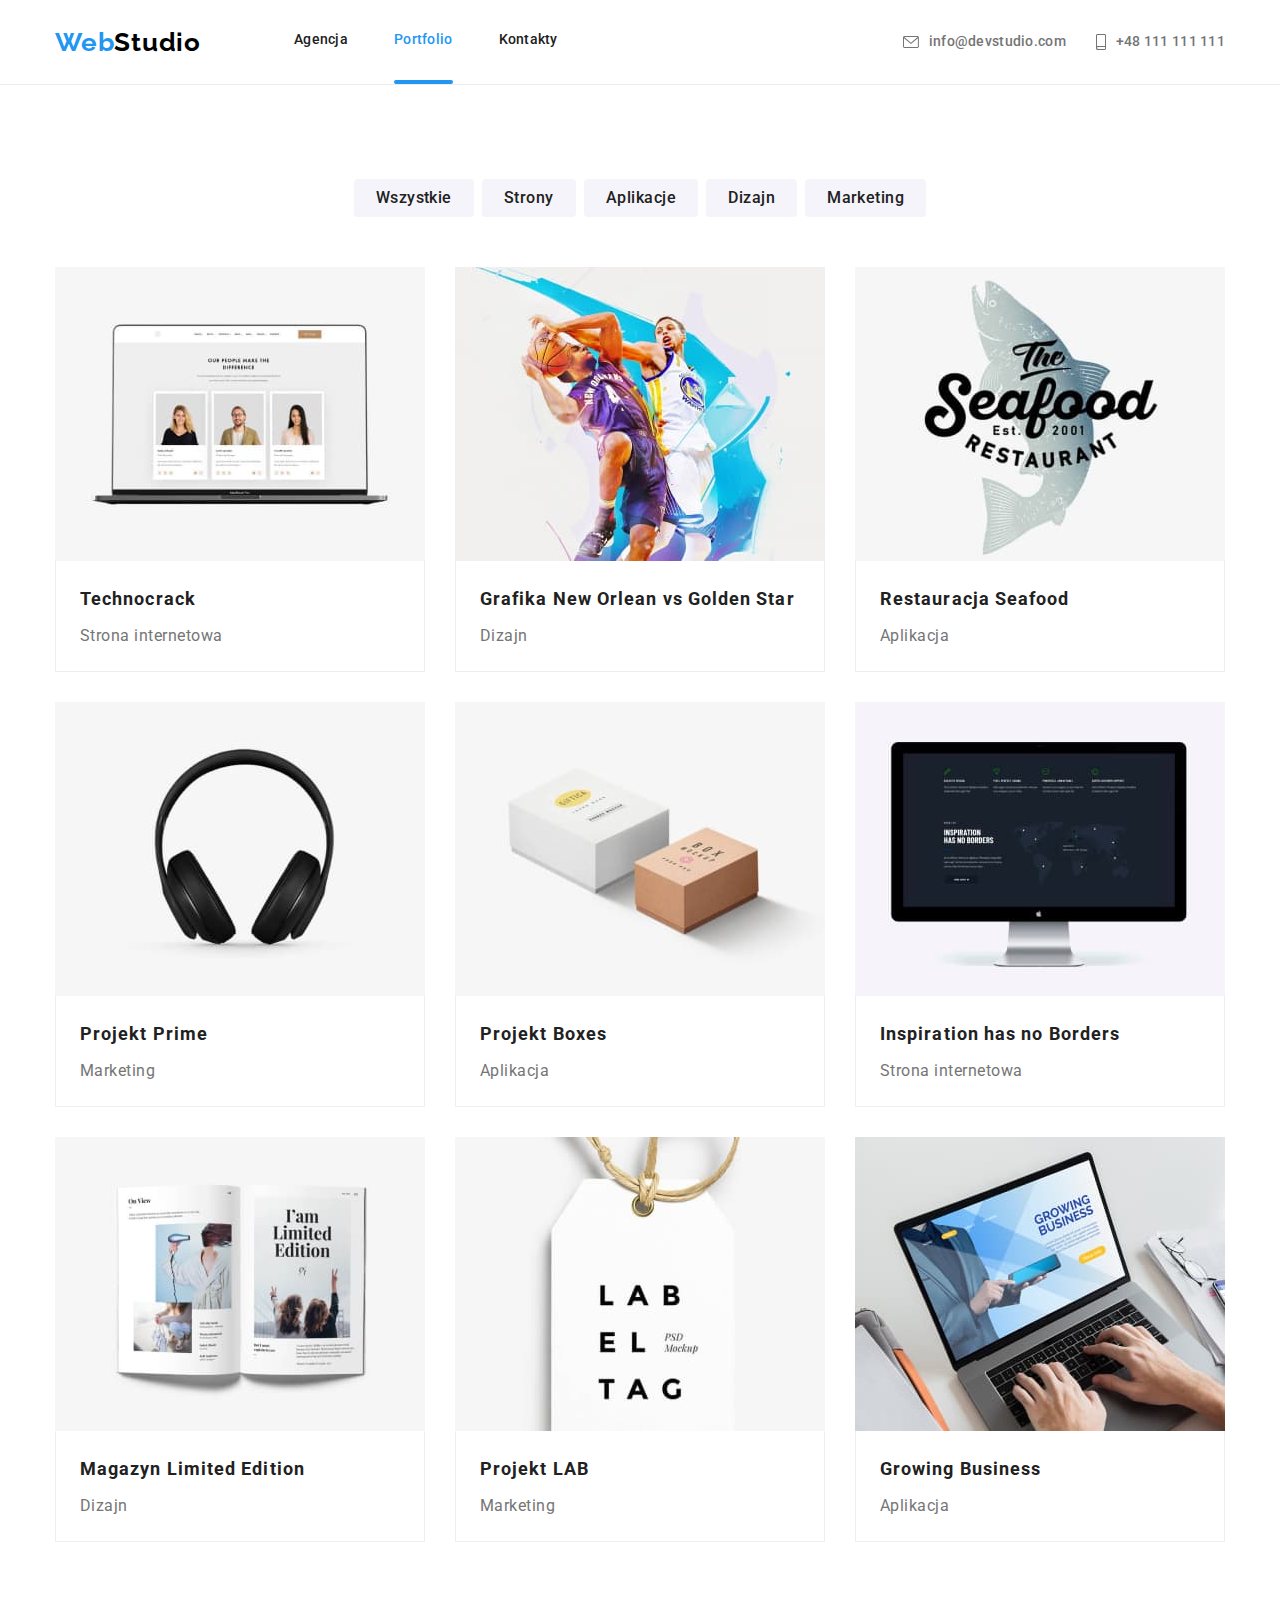
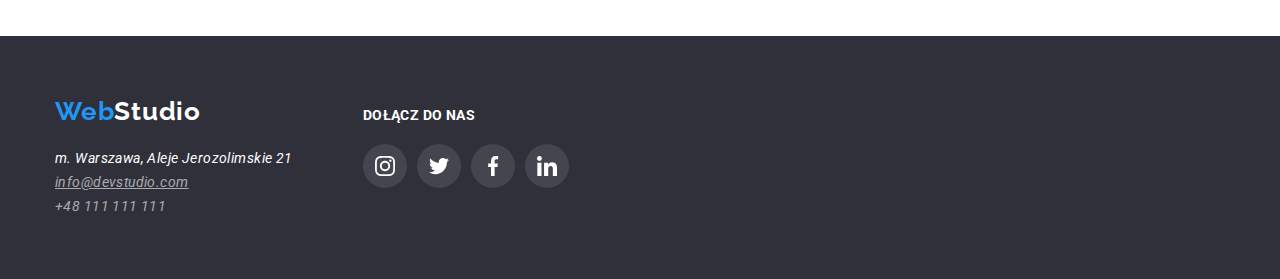
==== portfolio.html @ ee1d29bc "clone" ====
<!DOCTYPE html>
<html lang="pl-PL">
  <head>
    <meta charset="UTF-8" />
    <meta http-equiv="X-UA-Compatible" content="IE=edge" />
    <meta name="viewport" content="width=device-width, initial-scale=1.0" />
    <link
      rel="stylesheet"
      href="https://cdnjs.cloudflare.com/ajax/libs/modern-normalize/1.1.0/modern-normalize.css"
    />
    <link rel="stylesheet" href="./css/styles.css" />
    <link
      href="https://fonts.googleapis.com/css2?family=Raleway:wght@700&family=Roboto:wght@400;500;700;900&display=swap"
      rel="stylesheet"
    />
    <title>Portfolio</title>
  </head>
  <body>
    <header class="header portfolio-border">
      <div class="container">
        <a class="web-studio" href="./index.html"
          ><span class="blue-text">Web</span><span class="black-text">Studio</span>
        </a>
        <nav>
          <ul class="social-links">
            <li><a class="link" href="./index.html">Agencja</a></li>
            <li>
              <a class="link current-link" href="./portfolio.html">Portfolio</a>
            </li>
            <li><a class="link" href="./contacts.html">Kontakty</a></li>
          </ul>
        </nav>
        <ul class="contact-list">
          <li>
            <a class="contact-link" href="mailto:info@devstudio.com"
              ><svg class="contact-icon" width="16" height="12">
                <use href="./images/icons.svg#icon-envelope"></use>
              </svg>
              info@devstudio.com
            </a>
          </li>
          <li>
            <a class="contact-link" href="tel:+48111111111"
              ><svg class="contact-icon" width="10" height="16">
                <use href="./images/icons.svg#icon-smartphone"></use>
              </svg>
              +48 111 111 111</a
            >
          </li>
        </ul>
      </div>
    </header>

    <main>
      <section class="section container">
        <div class="portfolio-buttons">
          <button class="portfolio-button" type="button">Wszystkie</button>
          <button class="portfolio-button" type="button">Strony</button>
          <button class="portfolio-button" type="button">Aplikacje</button>
          <button class="portfolio-button" type="button">Dizajn</button>
          <button class="portfolio-button" type="button">Marketing</button>
        </div>
        <ul class="products-box">
          <li class="product-card">
            <a class="product-card-link" href="portfolio.html" rel="nofollow noopener noreferrer">
              <div class="portfolio-hidden">
                <img src="./images/technocrack.jpg" alt="technocrack" width="370" height="294" />
                <p class="paragraph-overlay">
                  Technocrack jest popularną platformą wykorzystywaną do rozpowszechniania
                  koronawirusa. Firmy wykorzystują tę platformę do celów szpiegowskich i ataków na
                  niezabezpieczone serwery konkurencji
                </p>
              </div>
              <div class="cards-border">
                <h4 class="image-caption">Technocrack</h4>
                <p class="image-paragraph">Strona internetowa</p>
              </div>
            </a>
          </li>
          <li class="product-card">
            <a class="product-card-link" href="portfolio.html" rel="nofollow noopener noreferrer">
              <div class="portfolio-hidden">
                <img src="./images/nba.jpg" alt="nba" width="370" height="294" />
                <p class="paragraph-overlay">
                  Technocrack jest popularną platformą wykorzystywaną do rozpowszechniania
                  koronawirusa. Firmy wykorzystują tę platformę do celów szpiegowskich i ataków na
                  niezabezpieczone serwery konkurencji
                </p>
              </div>
              <div class="cards-border">
                <h4 class="image-caption">Grafika New Orlean vs Golden Star</h4>
                <p class="image-paragraph">Dizajn</p>
              </div>
            </a>
          </li>
          <li class="product-card">
            <a class="product-card-link" href="portfolio.html" rel="nofollow noopener noreferrer">
              <div class="portfolio-hidden">
                <img src="./images/seafood.jpg" alt="seafood" width="370" height="294" />
                <p class="paragraph-overlay">
                  Technocrack jest popularną platformą wykorzystywaną do rozpowszechniania
                  koronawirusa. Firmy wykorzystują tę platformę do celów szpiegowskich i ataków na
                  niezabezpieczone serwery konkurencji
                </p>
              </div>
              <div class="cards-border">
                <h4 class="image-caption">Restauracja Seafood</h4>
                <p class="image-paragraph">Aplikacja</p>
              </div>
            </a>
          </li>
          <li class="product-card">
            <a class="product-card-link" href="portfolio.html" rel="nofollow noopener noreferrer">
              <div class="portfolio-hidden">
                <img src="./images/headphones.jpg" alt="headphones" width="370" height="294" />
                <p class="paragraph-overlay">
                  Technocrack jest popularną platformą wykorzystywaną do rozpowszechniania
                  koronawirusa. Firmy wykorzystują tę platformę do celów szpiegowskich i ataków na
                  niezabezpieczone serwery konkurencji
                </p>
              </div>
              <div class="cards-border">
                <h4 class="image-caption">Projekt Prime</h4>
                <p class="image-paragraph">Marketing</p>
              </div>
            </a>
          </li>
          <li class="product-card">
            <a class="product-card-link" href="portfolio.html" rel="nofollow noopener noreferrer">
              <div class="portfolio-hidden">
                <img src="./images/boxes.jpg" alt="boxes" width="370" height="294" />
                <p class="paragraph-overlay">
                  Technocrack jest popularną platformą wykorzystywaną do rozpowszechniania
                  koronawirusa. Firmy wykorzystują tę platformę do celów szpiegowskich i ataków na
                  niezabezpieczone serwery konkurencji
                </p>
              </div>
              <div class="cards-border">
                <h4 class="image-caption">Projekt Boxes</h4>
                <p class="image-paragraph">Aplikacja</p>
              </div>
            </a>
          </li>
          <li class="product-card">
            <a class="product-card-link" href="portfolio.html" rel="nofollow noopener noreferrer">
              <div class="portfolio-hidden">
                <img src="./images/monitor.jpg" alt="monitor" width="370" height="294" />
                <p class="paragraph-overlay">
                  Technocrack jest popularną platformą wykorzystywaną do rozpowszechniania
                  koronawirusa. Firmy wykorzystują tę platformę do celów szpiegowskich i ataków na
                  niezabezpieczone serwery konkurencji
                </p>
              </div>
              <div class="cards-border">
                <h4 class="image-caption">Inspiration has no Borders</h4>
                <p class="image-paragraph">Strona internetowa</p>
              </div>
            </a>
          </li>
          <li class="product-card">
            <a class="product-card-link" href="portfolio.html" rel="nofollow noopener noreferrer">
              <div class="portfolio-hidden">
                <img src="./images/magazine.jpg" alt="magazine" width="370" height="294" />
                <p class="paragraph-overlay">
                  Technocrack jest popularną platformą wykorzystywaną do rozpowszechniania
                  koronawirusa. Firmy wykorzystują tę platformę do celów szpiegowskich i ataków na
                  niezabezpieczone serwery konkurencji
                </p>
              </div>
              <div class="cards-border">
                <h4 class="image-caption">Magazyn Limited Edition</h4>
                <p class="image-paragraph">Dizajn</p>
              </div>
            </a>
          </li>
          <li class="product-card">
            <a class="product-card-link" href="portfolio.html" rel="nofollow noopener noreferrer">
              <div class="portfolio-hidden">
                <img src="./images/lab.jpg" alt="lab" width="370" height="294" />
                <p class="paragraph-overlay">
                  Technocrack jest popularną platformą wykorzystywaną do rozpowszechniania
                  koronawirusa. Firmy wykorzystują tę platformę do celów szpiegowskich i ataków na
                  niezabezpieczone serwery konkurencji
                </p>
              </div>
              <div class="cards-border">
                <h4 class="image-caption">Projekt LAB</h4>
                <p class="image-paragraph">Marketing</p>
              </div>
            </a>
          </li>
          <li class="product-card">
            <a class="product-card-link" href="portfolio.html" rel="nofollow noopener noreferrer">
              <div class="portfolio-hidden">
                <img src="./images/laptop.jpg" alt="laptop" width="370" height="294" />
                <p class="paragraph-overlay">
                  Technocrack jest popularną platformą wykorzystywaną do rozpowszechniania
                  koronawirusa. Firmy wykorzystują tę platformę do celów szpiegowskich i ataków na
                  niezabezpieczone serwery konkurencji
                </p>
              </div>
              <div class="cards-border">
                <h4 class="image-caption">Growing Business</h4>
                <p class="image-paragraph">Aplikacja</p>
              </div>
            </a>
          </li>
        </ul>
      </section>
    </main>

    <footer class="footer-background">
      <div class="container footer-flex">
        <div>
          <a class="web-studio" href="./index.html"
            ><span class="blue-text">Web</span><span class="white-text">Studio</span>
          </a>
          <address class="address-box">
            <span class="address-text">m. Warszawa, Aleje Jerozolimskie 21</span>
            <ul class="contact-list-footer">
              <li>
                <a class="contact-link-footer underline" href="mailto:info@devstudio.com"
                  >info@devstudio.com</a
                >
              </li>
              <li><a class="contact-link-footer" href="tel:+48111111111">+48 111 111 111</a></li>
            </ul>
          </address>
        </div>
        <div>
          <h4 class="footer-icon-heading">dołącz do nas</h4>
          <ul class="icon-social-list no-margin">
            <li>
              <a
                class="icon-social-link footer-icon"
                href="https://www.instagram.com/"
                target="_blank"
                rel="nofollow noopener noreferrer"
              >
                <svg width="20" height="20">
                  <use href="./images/icons.svg#icon-instagram"></use>
                </svg>
              </a>
            </li>
            <li>
              <a
                class="icon-social-link footer-icon"
                href="https://www.twitter.com/"
                target="_blank"
                rel="nofollow noopener noreferrer"
              >
                <svg width="20" height="20">
                  <use href="./images/icons.svg#icon-twitter"></use>
                </svg>
              </a>
            </li>
            <li>
              <a
                class="icon-social-link footer-icon"
                href="https://www.facebook.com/"
                target="_blank"
                rel="nofollow noopener noreferrer"
              >
                <svg width="20" height="20">
                  <use href="./images/icons.svg#icon-facebook"></use>
                </svg>
              </a>
            </li>
            <li>
              <a
                class="icon-social-link footer-icon"
                href="https://www.linkedin.com/"
                target="_blank"
                rel="nofollow noopener noreferrer"
              >
                <svg width="20" height="20">
                  <use href="./images/icons.svg#icon-linkedin"></use>
                </svg>
              </a>
            </li>
          </ul>
        </div>
      </div>
    </footer>
  </body>
</html>
---- css/styles.css ----
:root {
  --backgroundColorMain: #e5e5e5;
  --backgroundColorSecondary: #2f303a;
  --fontColorMain: #000000;
  --fontColorSecondary: #757575;
  --selectionColor: #2196f3;
  --socialsColor: #212121;
  --colorWhite: #ffffff;
  --colorContactLinks: #999999;
  --portfolioButton: #f5f4fa;
  --backgroundBorderBottom: #ececec;
  --backgroundProductCard: #eeeeee;
  --socialIcon: #afb1b8;
}
body {
  background-color: var(--colorWhite);
  font-family: 'Roboto', sans-serif;
  color: var(--socialsColor);
}
img {
  display: block;
}
ul,
p,
h1,
h2,
h3,
h4 {
  padding: 0;
  margin: 0;
}
.container {
  width: 1200px;
  margin: 0 auto;
  padding-left: 15px;
  padding-right: 15px;
}

.portfolio-border {
  border-bottom: 1px solid var(--backgroundBorderBottom);
}
.header .container {
  display: flex;
  align-items: center;
}

.web-studio {
  display: block;
  font-family: 'Raleway';
  font-size: 26px;
  font-weight: 700;
  line-height: 1.19;
  letter-spacing: 0.03em;
  text-decoration: none;
}
.blue-text {
  color: var(--selectionColor);
}
.white-text {
  color: var(--colorWhite);
}
.black-text {
  color: var(--fontColorMain);
}

.social-links {
  display: flex;
  gap: 46px;
  margin-left: 93px;
  list-style: none;
}
.social-links .link {
  display: block;
  font-size: 14px;
  font-weight: 500;
  line-height: 1.14;
  letter-spacing: 0.02em;
  text-decoration: none;
  color: var(--socialsColor);
  padding-top: 32px;
  padding-bottom: 32px;
  transition: color 250ms cubic-bezier(0.4, 0, 0.2, 1);
}
.social-links .link:hover,
.social-links .link:focus {
  color: var(--selectionColor);
}
.social-links .current-link {
  color: var(--selectionColor);
}
.social-links .current-link::after {
  content: '';
  display: block;
  position: relative;
  top: 32px;
  height: 4px;
  background: #2196f3;
  border-radius: 2px;
}
.contact-list {
  display: flex;
  gap: 30px;
  margin-left: auto;
  list-style: none;
}
.contact-list .contact-link:hover,
.contact-list .contact-link:focus {
  color: var(--selectionColor);
  fill: var(--selectionColor);
}
.contact-list .contact-link {
  display: flex;
  align-items: center;
  font-size: 14px;
  font-weight: 500;
  line-height: 1.14;
  letter-spacing: 0.02em;
  text-decoration: none;
  color: var(--fontColorSecondary);
  fill: var(--fontColorSecondary);
  margin: 32px 0;
  transition: color 250ms cubic-bezier(0.4, 0, 0.2, 1), fill 250ms cubic-bezier(0.4, 0, 0.2, 1);
}
.contact-icon {
  margin-right: 10px;
}

.hero-section {
  padding: 200px 0;
  color: var(--colorWhite);
  background-color: var(--backgroundColorSecondary);
  background-image: linear-gradient(to right, rgba(47, 48, 58, 0.4), rgba(47, 48, 58, 0.4)),
    url(../images/headerphoto.jpg);
  background-repeat: no-repeat;
  background-position: center;
}

.main-heading {
  margin-bottom: 30px;
  font-size: 44px;
  font-weight: 900;
  line-height: 1.36;
  text-align: center;
  letter-spacing: 0.06em;
  text-transform: uppercase;
}
.main-button {
  display: block;
  margin: 0 auto;
  cursor: pointer;
  width: 200px;
  height: 50px;
  font-weight: 700;
  font-size: 16px;
  line-height: 1.88;
  letter-spacing: 0.06em;
  border-radius: 4px;
  border-style: none;
  color: var(--colorWhite);
  background-color: var(--selectionColor);
  transition: color 250ms cubic-bezier(0.4, 0, 0.2, 1),
    background-color 250ms cubic-bezier(0.4, 0, 0.2, 1),
    box-shadow 250ms cubic-bezier(0.4, 0, 0.2, 1);
}
.main-button:hover,
.main-button:focus {
  color: var(--fontColorMain);
  background-color: var(--portfolioButton);
  box-shadow: 0px 4px 4px rgba(0, 0, 0, 0.15);
}

.section {
  padding: 94px 0;
}

.icon-top {
  list-style: none;
  display: flex;
  gap: 30px;
  margin-bottom: 30px;
}
.icon-logo {
  display: flex;
  width: 270px;
  height: 120px;
  justify-content: center;
  align-items: center;
  background-color: var(--portfolioButton);
  border-radius: 4px;
}
.first-paragraph-section {
  list-style: none;
  display: flex;
  flex-direction: row;
  gap: 30px;
}
.paragraph-heading {
  display: block;
  font-weight: 700;
  font-size: 14px;
  line-height: 1.14;
  letter-spacing: 0.03em;
  text-transform: uppercase;
  color: var(--socialsColor);
  margin: 0 0 10px 0;
}
.paragraph-text {
  display: block;
  font-weight: 400;
  font-size: 14px;
  line-height: 1.71;
  letter-spacing: 0.03em;
  color: var(--fontColorSecondary);
  margin: 0;
}

.secondary-heading {
  font-weight: 700;
  font-size: 36px;
  line-height: 1.67;
  text-align: center;
  letter-spacing: 0.03em;
  color: var(--socialsColor);
  margin: 0 0 50px 0;
}

.no-padding-top {
  padding-top: 0;
}

.grey-background {
  background-color: var(--portfolioButton);
}
.secondary-heading-list {
  display: flex;
  list-style: none;
  gap: 30px;
  justify-content: center;
}
.secondary-heading-title {
  position: relative;
  display: flex;
  justify-content: center;
  align-items: center;
  height: 70px;
  bottom: 70px;
  text-transform: uppercase;
  font-weight: 700;
  font-size: 14px;
  line-height: 1.14;
  letter-spacing: 0.03em;
  color: var(--colorWhite);
  background-color: rgba(47, 48, 58, 0.8);
}
.secondary-heading-link {
  display: block;
  height: 294px;
  text-decoration: none;
}

.third-heading-list {
  list-style: none;
  display: flex;
  justify-content: center;
  gap: 30px;
}
.our-team-card {
  background-color: var(--colorWhite);
  box-shadow: 0px 1px 3px rgba(0, 0, 0, 0.12), 0px 1px 1px rgba(0, 0, 0, 0.14),
    0px 2px 1px rgba(0, 0, 0, 0.2);
  border-radius: 0px 0px 4px 4px;
  text-align: center;
}

.worker-name {
  font-weight: 500;
  font-size: 16px;
  line-height: 1.19;
  letter-spacing: 0.03em;
  color: var(--socialsColor);
  margin: 30px 0 10px 0;
}
.job-name {
  font-weight: 400;
  font-size: 16px;
  line-height: 1.19;
  letter-spacing: 0.03em;
  color: var(--fontColorSecondary);
  margin: 0 0 16px 0;
}
.icon-social-list {
  list-style: none;
  display: flex;
  gap: 10px;
  justify-content: center;
  margin-bottom: 30px;
}
.icon-social-link {
  display: flex;
  justify-content: center;
  align-items: center;
  width: 44px;
  height: 44px;
  border-radius: 50%;
  fill: var(--socialIcon);
  transition: background-color 250ms cubic-bezier(0.4, 0, 0.2, 1),
    fill 250ms cubic-bezier(0.4, 0, 0.2, 1), border-radius 250ms cubic-bezier(0.4, 0, 0.2, 1);
}
.icon-social-link:hover,
.icon-social-link:focus {
  background-color: var(--selectionColor);
  fill: var(--colorWhite);
  border-radius: 50%;
}
.clients-list {
  list-style: none;
  display: flex;
  gap: 30px;
  justify-content: center;
}
.icon-clients-link {
  display: flex;
  border: 1px solid var(--socialIcon);
  border-radius: 4px;
  width: 170px;
  height: 92px;
  justify-content: center;
  align-items: center;
  fill: var(--socialIcon);
  transition: border-color 250ms cubic-bezier(0.4, 0, 0.2, 1),
    fill 250ms cubic-bezier(0.4, 0, 0.2, 1);
}
.icon-clients-link:hover,
.icon-clients-link:focus {
  fill: var(--selectionColor);
  border-color: var(--selectionColor);
}

.footer-background {
  background-color: var(--backgroundColorSecondary);
  padding: 60px 0;
}
.footer-flex {
  display: flex;
  gap: 70px;
}

.address-box {
  margin: 20px 0 0 0;
}
.address-text {
  font-weight: 400;
  font-size: 14px;
  line-height: 1.71;
  letter-spacing: 0.03em;
  color: var(--colorWhite);
}
.contact-list-footer {
  list-style: none;
}
.contact-link-footer {
  font-weight: 400;
  font-size: 14px;
  line-height: 1.71;
  letter-spacing: 0.03em;
  color: rgba(255, 255, 255, 0.6);
  text-decoration: none;
  transition: color 250ms cubic-bezier(0.4, 0, 0.2, 1);
}
.contact-link-footer:hover,
.contact-link-footer:focus {
  color: var(--selectionColor);
}
.underline {
  text-decoration: underline;
}
.footer-icon-heading {
  margin: 12px 0 20px 0;
  text-transform: uppercase;
  font-weight: 700;
  font-size: 14px;
  line-height: 1.14;
  color: var(--colorWhite);
  letter-spacing: 0.03em;
}
.no-margin {
  margin: 0;
}
.footer-icon {
  background: rgba(255, 255, 255, 0.1);
  fill: var(--colorWhite);
}

.portfolio-button {
  background-color: var(--portfolioButton);
  border-radius: 4px;
  border-style: none;
  color: var(--socialsColor);
  font-weight: 500;
  font-size: 16px;
  line-height: 1.63;
  text-align: center;
  letter-spacing: 0.03em;
  cursor: pointer;
  padding: 6px 22px;
  transition: color 250ms cubic-bezier(0.4, 0, 0.2, 1),
    background-color 250ms cubic-bezier(0.4, 0, 0.2, 1),
    box-shadow 250ms cubic-bezier(0.4, 0, 0.2, 1);
}
.portfolio-button:hover,
.portfolio-button:focus {
  box-shadow: 0px 3px 1px rgba(0, 0, 0, 0.1), 0px 1px 2px rgba(0, 0, 0, 0.08),
    0px 2px 2px rgba(0, 0, 0, 0.12);
  background-color: var(--selectionColor);
  color: var(--colorWhite);
}
.image-caption {
  font-weight: 700;
  font-size: 18px;
  line-height: 2;
  letter-spacing: 0.06em;
  color: var(--socialsColor);
  margin-bottom: 4px;
}
.image-paragraph {
  font-weight: 400;
  font-size: 16px;
  line-height: 1.88;
  letter-spacing: 0.03em;
  color: var(--fontColorSecondary);
}
.portfolio-buttons {
  display: flex;
  justify-content: center;
  gap: 8px;
  margin-bottom: 50px;
}
.products-box {
  list-style: none;
  display: flex;
  gap: 30px;
  flex-wrap: wrap;
  justify-content: center;
}
.product-card {
  background: var(--colorWhite);
  transition: box-shadow 250ms cubic-bezier(0.4, 0, 0.2, 1);
}
.product-card:hover,
.product-card:focus {
  box-shadow: 0px 1px 1px rgba(0, 0, 0, 0.12), 0px 4px 4px rgba(0, 0, 0, 0.06),
    1px 4px 6px rgba(0, 0, 0, 0.16);
}
.product-card-link {
  text-decoration: none;
}
.cards-border {
  padding: 20px 24px;
  border-left: 1px solid var(--backgroundProductCard);
  border-right: 1px solid var(--backgroundProductCard);
  border-bottom: 1px solid var(--backgroundProductCard);
}
.portfolio-hidden {
  position: relative;
  overflow: hidden;
}
.paragraph-overlay {
  position: absolute;
  top: 0;
  width: 100%;
  height: 100%;
  padding: 49px 45px 49px 24px;
  font-weight: 400;
  font-size: 18px;
  line-height: 1.55;
  letter-spacing: 0.03em;
  color: var(--colorWhite);
  background-color: rgba(33, 150, 243, 0.9);
  transform: translateY(100%);
  transition: transform 250ms cubic-bezier(0.4, 0, 0.2, 1);
}
.product-card-link:hover .paragraph-overlay,
.product-card-link:focus .paragraph-overlay {
  transform: translatey(0);
}

.backdrop {
  position: fixed;
  left: 0px;
  top: 0px;
  width: 100%;
  height: 100%;
  background: rgba(0, 0, 0, 0.2);
  transition: opacity 250ms cubic-bezier(0.4, 0, 0.2, 1),
    visibility 250ms cubic-bezier(0.4, 0, 0.2, 1), transform 1s;
}
.is-hidden {
  opacity: 0;
  visibility: hidden;
  pointer-events: none;
  transform: scale(0.8);
}
.modal {
  position: absolute;
  top: 50%;
  left: 50%;
  width: 528px;
  height: 581px;
  background-color: var(--colorWhite);
  box-shadow: 0px 1px 3px rgba(0, 0, 0, 0.12), 0px 1px 1px rgba(0, 0, 0, 0.14),
    0px 2px 1px rgba(0, 0, 0, 0.2);
  border-radius: 4px;
  transform: translate(-50%, -50%);
}
.close-btn {
  position: absolute;
  display: flex;
  justify-content: center;
  align-items: center;
  width: 30px;
  height: 30px;
  top: 8px;
  right: 8px;
  color: var(--fontColorMain);
  border: 1px solid rgba(0, 0, 0, 0.1);
  border-radius: 50%;
  background-color: var(--colorWhite);
  cursor: pointer;
  transition: background-color 250ms cubic-bezier(0.4, 0, 0.2, 1),
    color 250ms cubic-bezier(0.4, 0, 0.2, 1);
}
.close-btn:hover,
.close-btn:focus {
  color: var(--colorWhite);
  background-color: var(--selectionColor);
}
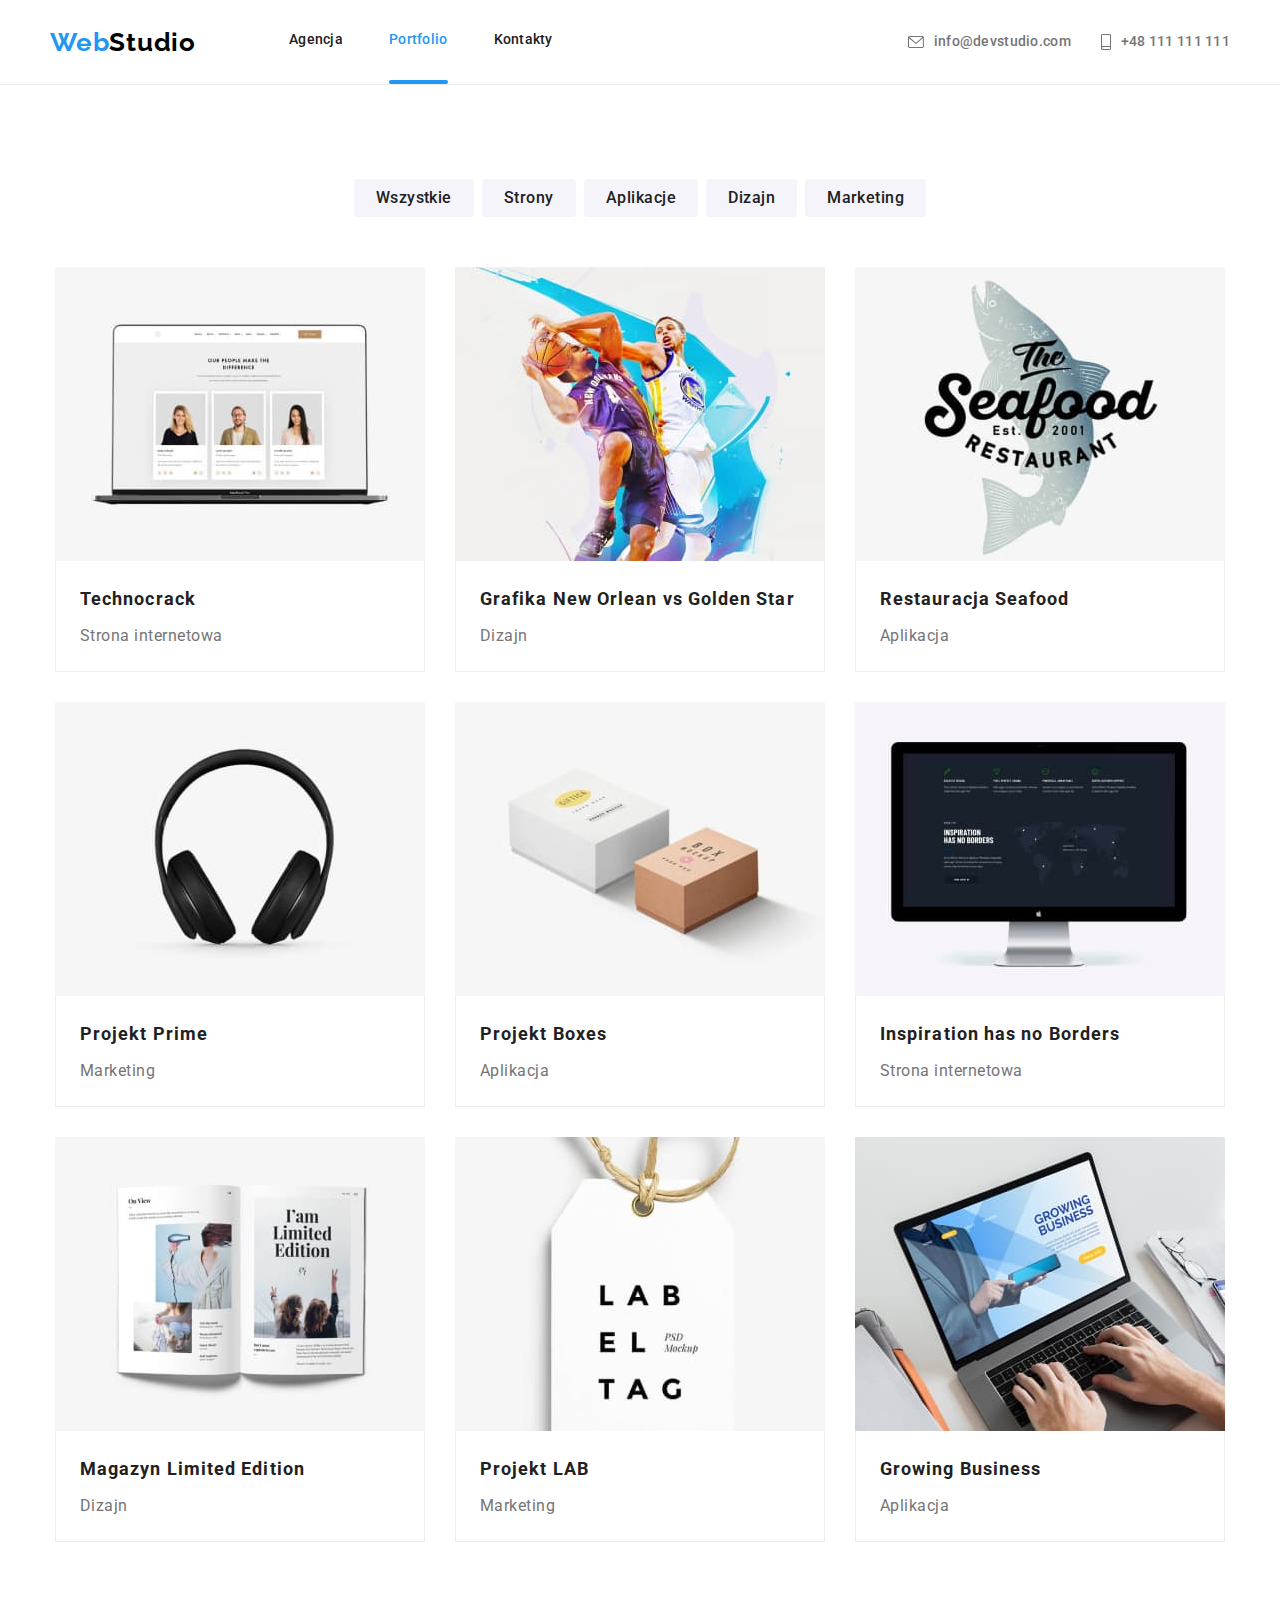
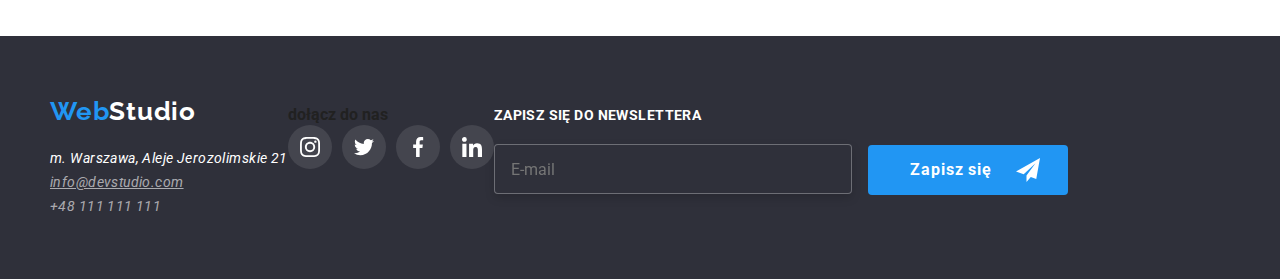
==== commit a9eeb4f4: "footer" ====
--- a/portfolio.html
+++ b/portfolio.html
@@ -280,6 +280,20 @@
             </li>
           </ul>
         </div>
+        <div>
+          <h4 class="footer-elements-heading">zapisz się do newslettera</h4>
+          <form autocomplete="off">
+            <label class="footer-label">
+              <input class="input-email" type="email" name="email" id="" placeholder="E-mail" />
+            </label>
+            <button class="form-button" type="submit">
+              Zapisz się
+              <svg class="svg-send" width="24" height="24">
+                <use href="./images/icons.svg#icon-icon-send"></use>
+              </svg>
+            </button>
+          </form>
+        </div>
       </div>
     </footer>
   </body>
--- a/css/styles.css
+++ b/css/styles.css
@@ -32,8 +32,8 @@
 .container {
   width: 1200px;
   margin: 0 auto;
-  padding-left: 15px;
-  padding-right: 15px;
+  padding-left: 10px;
+  padding-right: 10px;
 }
 
 .portfolio-border {
@@ -342,7 +342,7 @@
 }
 .footer-flex {
   display: flex;
-  gap: 70px;
+  align-items: baseline;
 }
 
 .address-box {
@@ -374,8 +374,8 @@
 .underline {
   text-decoration: underline;
 }
-.footer-icon-heading {
-  margin: 12px 0 20px 0;
+.footer-elements-heading {
+  margin-bottom: 20px;
   text-transform: uppercase;
   font-weight: 700;
   font-size: 14px;
@@ -385,10 +385,54 @@
 }
 .no-margin {
   margin: 0;
+}
+.footer-social {
+  margin-left: 70px;
+  margin-right: 78px;
 }
 .footer-icon {
   background: rgba(255, 255, 255, 0.1);
   fill: var(--colorWhite);
+}
+.input-email {
+  width: 358px;
+  height: 50px;
+  padding-left: 16px;
+  border: 1px solid rgba(255, 255, 255, 0.3);
+  filter: drop-shadow(0px 4px 4px rgba(0, 0, 0, 0.15));
+  border-radius: 4px;
+  background-color: var(--backgroundColorSecondary);
+  color: var(--colorWhite);
+}
+.footer-label {
+  display: inline-block;
+  margin-right: 12px;
+}
+.form-button {
+  position: relative;
+  padding: 10px 76px 10px 42px;
+  color: var(--colorWhite);
+  background-color: var(--selectionColor);
+  border-radius: 4px;
+  font-weight: 700;
+  font-size: 16px;
+  line-height: 1.9;
+  letter-spacing: 0.06em;
+  cursor: pointer;
+  border-style: none;
+  transition: box-shadow 250ms cubic-bezier(0.4, 0, 0.2, 1);
+}
+.form-button:hover,
+.form-button:focus {
+  box-shadow: 0px 4px 4px rgba(255, 255, 255, 0.2);
+}
+.svg-send {
+  fill: var(--colorWhite);
+  position: absolute;
+  left: 148px;
+  top: 13px;
+  bottom: 13px;
+  right: 28px;
 }
 
 .portfolio-button {
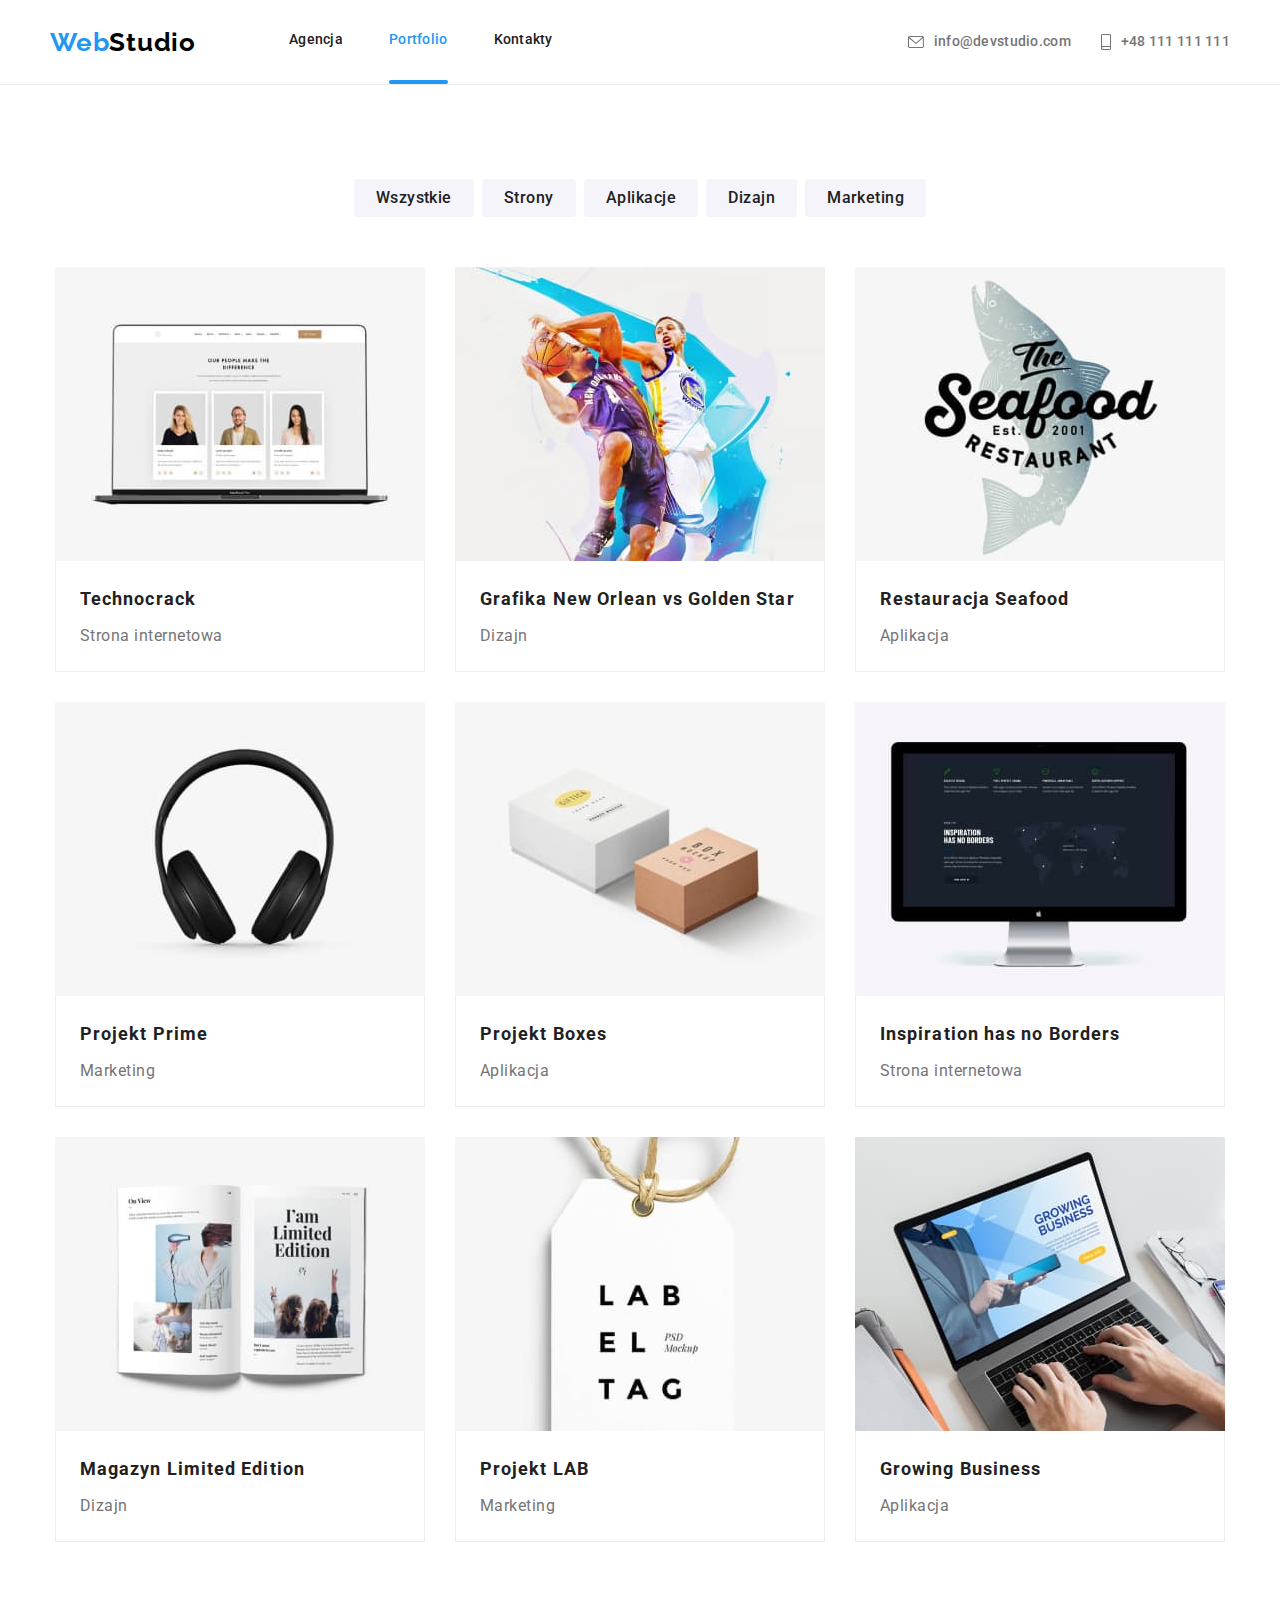
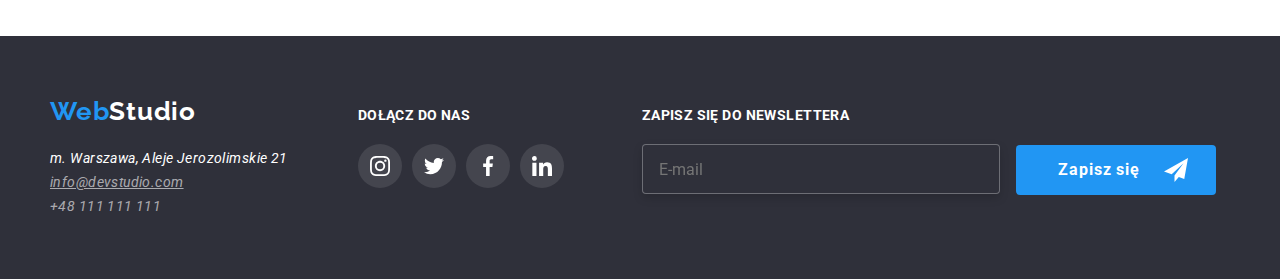
==== commit fad695d0: "Update portfolio.html" ====
--- a/portfolio.html
+++ b/portfolio.html
@@ -227,8 +227,8 @@
             </ul>
           </address>
         </div>
-        <div>
-          <h4 class="footer-icon-heading">dołącz do nas</h4>
+        <div class="footer-social">
+          <h4 class="footer-elements-heading">dołącz do nas</h4>
           <ul class="icon-social-list no-margin">
             <li>
               <a
